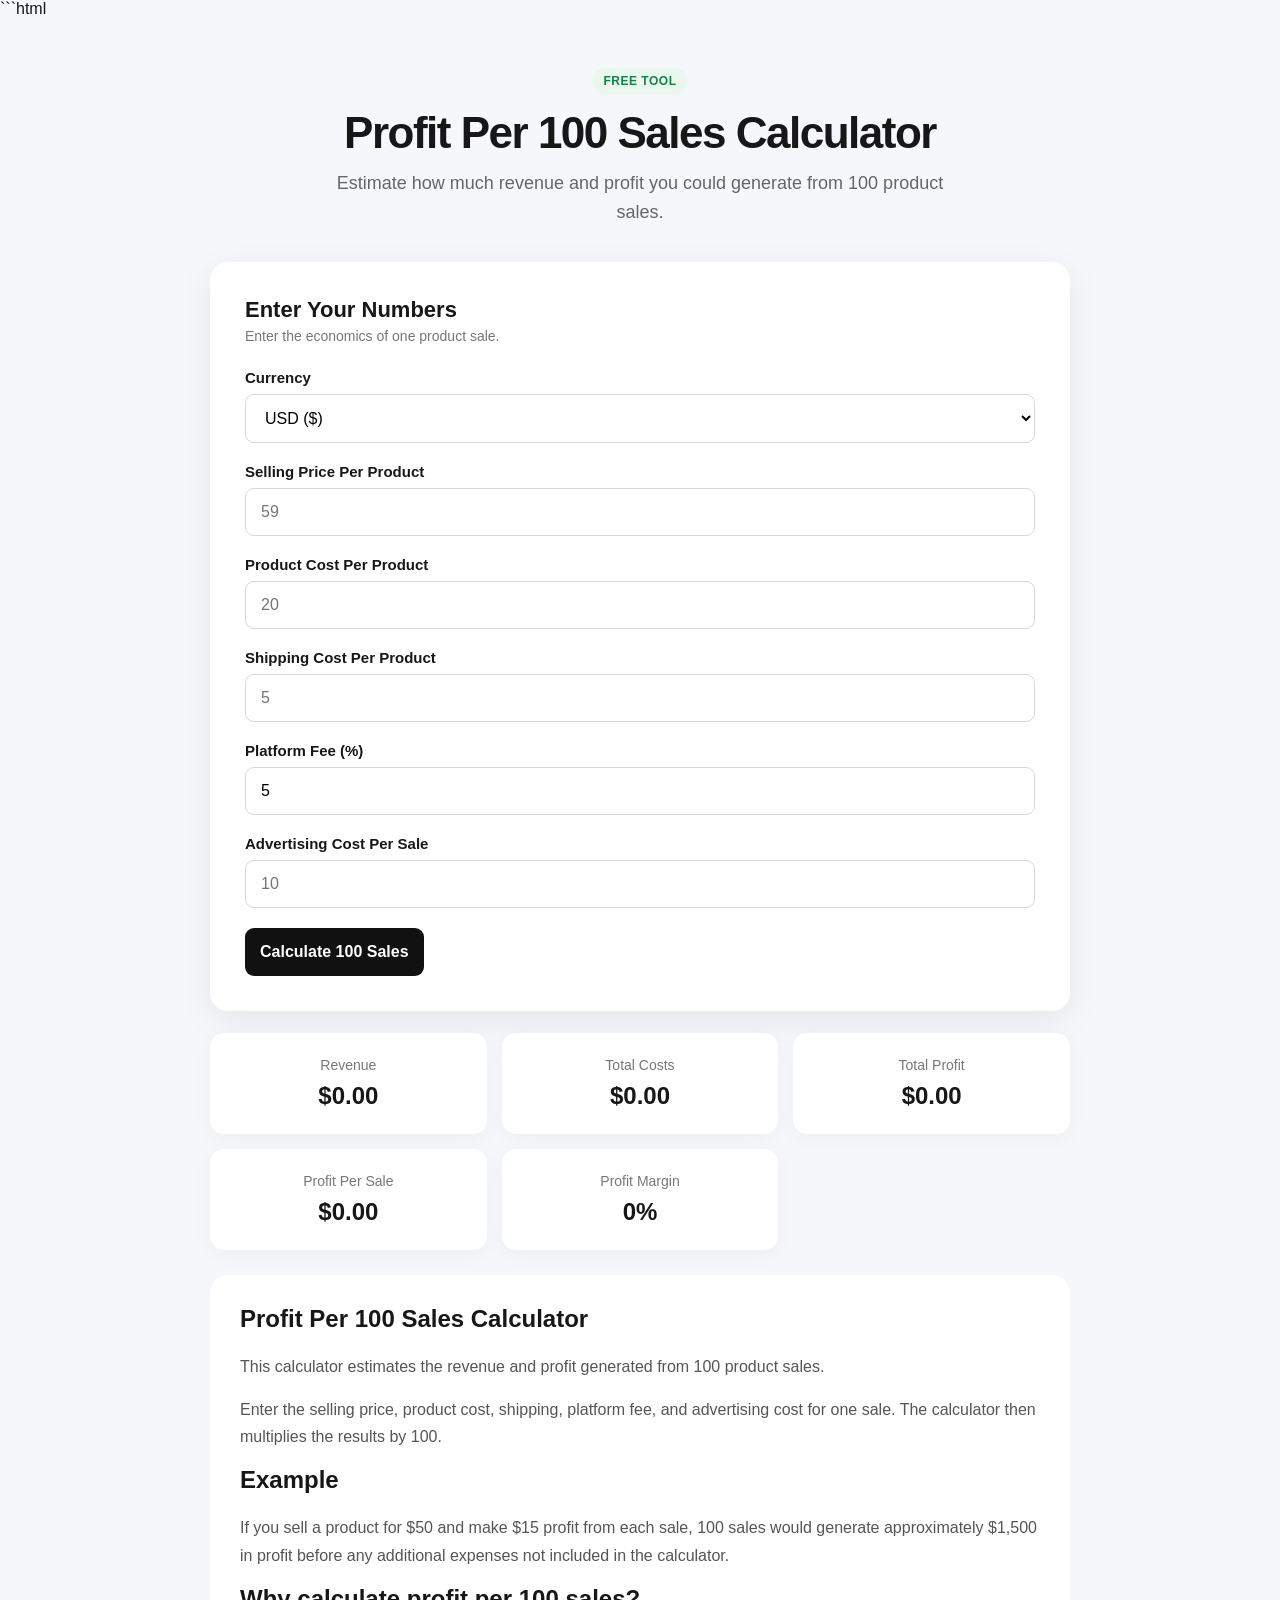
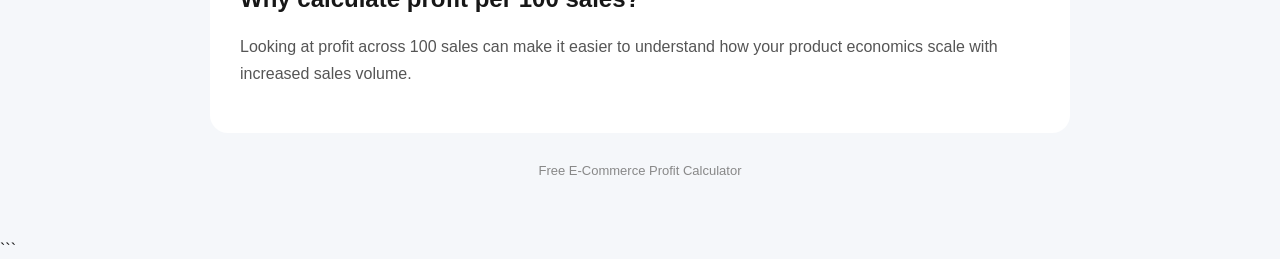
==== sales-profit-calculator.html @ e0c90907 "Add files via upload" ====
```html
<!DOCTYPE html>
<html lang="en">

<head>

    <meta charset="UTF-8">

    <meta name="viewport"
        content="width=device-width, initial-scale=1.0">

    <title>
        Profit Per 100 Sales Calculator - Free
    </title>

    <meta
        name="description"
        content="Calculate your estimated revenue, costs, and profit from 100 e-commerce sales with this free calculator.">

    <link
        rel="stylesheet"
        href="style.css">

</head>


<body>

    <main class="container">


        <!-- Hero -->

        <header class="hero">

            <div class="badge">
                FREE TOOL
            </div>

            <h1>
                Profit Per 100 Sales Calculator
            </h1>

            <p class="subtitle">
                Estimate how much revenue and profit you could generate
                from 100 product sales.
            </p>

        </header>



        <!-- Calculator -->

        <section class="calculator">

            <div class="section-title">

                <h2>
                    Enter Your Numbers
                </h2>

                <p>
                    Enter the economics of one product sale.
                </p>

            </div>


            <label>

                Currency

                <select id="currency">

                    <option value="$">
                        USD ($)
                    </option>

                    <option value="Rs.">
                        LKR (Rs.)
                    </option>

                    <option value="₹">
                        INR (₹)
                    </option>

                    <option value="€">
                        EUR (€)
                    </option>

                    <option value="£">
                        GBP (£)
                    </option>

                    <option value="A$">
                        AUD (A$)
                    </option>

                    <option value="C$">
                        CAD (C$)
                    </option>

                    <option value="S$">
                        SGD (S$)
                    </option>

                </select>

            </label>



            <label>

                Selling Price Per Product

                <input
                    type="number"
                    id="sellingPrice"
                    placeholder="59"
                    step="0.01"
                    min="0">

            </label>



            <label>

                Product Cost Per Product

                <input
                    type="number"
                    id="productCost"
                    placeholder="20"
                    step="0.01"
                    min="0">

            </label>



            <label>

                Shipping Cost Per Product

                <input
                    type="number"
                    id="shippingCost"
                    placeholder="5"
                    step="0.01"
                    min="0">

            </label>



            <label>

                Platform Fee (%)

                <input
                    type="number"
                    id="platformFee"
                    placeholder="5"
                    value="5"
                    step="0.01"
                    min="0"
                    max="100">

            </label>



            <label>

                Advertising Cost Per Sale

                <input
                    type="number"
                    id="advertisingCost"
                    placeholder="10"
                    step="0.01"
                    min="0">

            </label>



            <button
                class="calculate-button"
                onclick="calculate100Sales()">

                Calculate 100 Sales

            </button>

        </section>



        <!-- Results -->

        <section class="results">


            <div class="result-card">

                <span>
                    Revenue
                </span>

                <strong id="revenue">
                    $0.00
                </strong>

            </div>



            <div class="result-card">

                <span>
                    Total Costs
                </span>

                <strong id="totalCosts">
                    $0.00
                </strong>

            </div>



            <div class="result-card">

                <span>
                    Total Profit
                </span>

                <strong id="totalProfit">
                    $0.00
                </strong>

            </div>



            <div class="result-card">

                <span>
                    Profit Per Sale
                </span>

                <strong id="profitPerSale">
                    $0.00
                </strong>

            </div>



            <div class="result-card">

                <span>
                    Profit Margin
                </span>

                <strong id="margin">
                    0%
                </strong>

            </div>

        </section>



        <!-- Information -->

        <section class="info">

            <h2>
                Profit Per 100 Sales Calculator
            </h2>


            <p>
                This calculator estimates the revenue and profit
                generated from 100 product sales.
            </p>


            <p>
                Enter the selling price, product cost, shipping,
                platform fee, and advertising cost for one sale.
                The calculator then multiplies the results by 100.
            </p>


            <h2>
                Example
            </h2>


            <p>
                If you sell a product for $50 and make $15 profit
                from each sale, 100 sales would generate approximately
                $1,500 in profit before any additional expenses not
                included in the calculator.
            </p>


            <h2>
                Why calculate profit per 100 sales?
            </h2>


            <p>
                Looking at profit across 100 sales can make it easier
                to understand how your product economics scale with
                increased sales volume.
            </p>

        </section>



        <!-- Footer -->

        <footer>

            <p>
                Free E-Commerce Profit Calculator
            </p>

        </footer>


    </main>



    <script>

        function calculate100Sales() {

            const currency =
                document.getElementById("currency").value;


            const sellingPrice =
                Number(
                    document.getElementById("sellingPrice").value
                ) || 0;


            const productCost =
                Number(
                    document.getElementById("productCost").value
                ) || 0;


            const shippingCost =
                Number(
                    document.getElementById("shippingCost").value
                ) || 0;


            const platformFeePercent =
                Number(
                    document.getElementById("platformFee").value
                ) || 0;


            const advertisingCost =
                Number(
                    document.getElementById("advertisingCost").value
                ) || 0;


            const sales = 100;


            const platformFee =
                sellingPrice *
                (platformFeePercent / 100);


            const costPerSale =
                productCost +
                shippingCost +
                platformFee +
                advertisingCost;


            const profitPerSale =
                sellingPrice -
                costPerSale;


            const revenue =
                sellingPrice *
                sales;


            const totalCosts =
                costPerSale *
                sales;


            const totalProfit =
                profitPerSale *
                sales;


            const margin =
                sellingPrice > 0
                    ? (profitPerSale / sellingPrice) * 100
                    : 0;


            document.getElementById("revenue").textContent =
                currency + revenue.toFixed(2);


            document.getElementById("totalCosts").textContent =
                currency + totalCosts.toFixed(2);


            document.getElementById("totalProfit").textContent =
                currency + totalProfit.toFixed(2);


            document.getElementById("profitPerSale").textContent =
                currency + profitPerSale.toFixed(2);


            document.getElementById("margin").textContent =
                margin.toFixed(2) + "%";

        }

    </script>

</body>

</html>
```
---- style.css ----
* {
    box-sizing: border-box;
}


body {
    margin: 0;

    font-family: Arial, Helvetica, sans-serif;

    background: #f5f7fa;

    color: #171717;
}


.container {
    width: 100%;

    max-width: 900px;

    margin: 0 auto;

    padding: 50px 20px;
}


/* Hero */

.hero {
    text-align: center;

    margin-bottom: 35px;
}


.badge {
    display: inline-block;

    padding: 6px 12px;

    border-radius: 30px;

    background: #e9f7ef;

    color: #16834b;

    font-size: 12px;

    font-weight: 700;

    letter-spacing: 0.5px;

    margin-bottom: 15px;
}


h1 {
    margin: 0 0 12px;

    font-size: 44px;

    line-height: 1.1;

    letter-spacing: -1.5px;
}


.subtitle {
    max-width: 650px;

    margin: 0 auto;

    color: #666;

    font-size: 18px;

    line-height: 1.6;
}


/* Calculator */

.calculator {
    background: white;

    padding: 35px;

    border-radius: 18px;

    box-shadow:
        0 10px 35px rgba(0, 0, 0, 0.07);
}


.section-title {
    margin-bottom: 25px;
}


.section-title h2 {
    margin: 0 0 5px;

    font-size: 22px;
}


.section-title p {
    margin: 0;

    color: #777;

    font-size: 14px;
}


label {
    display: block;

    margin-bottom: 20px;

    font-size: 15px;

    font-weight: 600;
}


input,
select {
    display: block;

    width: 100%;

    margin-top: 8px;

    padding: 14px 15px;

    border: 1px solid #d7d7d7;

    border-radius: 9px;

    background: white;

    font-size: 16px;

    outline: none;

    transition: border 0.2s, box-shadow 0.2s;
}


input:focus,
select:focus {
    border-color: #111;

    box-shadow:
        0 0 0 3px rgba(0, 0, 0, 0.06);
}


select {
    cursor: pointer;
}


/* Buttons */

.button-row {
    display: flex;

    gap: 12px;

    margin-top: 8px;
}


button {
    border: none;

    border-radius: 9px;

    padding: 15px;

    font-size: 16px;

    font-weight: 700;

    cursor: pointer;

    transition: transform 0.15s, opacity 0.15s;
}


button:hover {
    opacity: 0.88;

    transform: translateY(-1px);
}


.calculate-button {
    flex: 1;

    background: #111;

    color: white;
}


.reset-button {
    width: 110px;

    background: #eeeeee;

    color: #333;
}


/* Profit Status */

.profit-status {
    margin-top: 22px;

    padding: 18px;

    border-radius: 12px;

    text-align: center;

    font-size: 16px;

    font-weight: 700;
}


.profit-status.neutral {
    background: #eeeeee;

    color: #666;
}


.profit-status.positive {
    background: #e9f7ef;

    color: #16834b;
}


.profit-status.negative {
    background: #fdecec;

    color: #c62828;
}


/* Results */

.results {
    display: grid;

    grid-template-columns:
        repeat(3, 1fr);

    gap: 15px;

    margin-top: 22px;
}


.result-card {
    background: white;

    padding: 24px 15px;

    border-radius: 14px;

    text-align: center;

    box-shadow:
        0 5px 20px rgba(0, 0, 0, 0.04);
}


.result-card span {
    display: block;

    margin-bottom: 9px;

    color: #777;

    font-size: 14px;
}


.result-card strong {
    font-size: 24px;
}


/* Information */

.info {
    margin-top: 25px;

    padding: 30px;

    background: white;

    border-radius: 18px;
}


.info h2 {
    margin-top: 0;

    font-size: 24px;
}


.info p {
    color: #555;

    line-height: 1.7;
}


/* Footer */

footer {
    text-align: center;

    margin-top: 30px;

    color: #888;

    font-size: 13px;
}


/* Tablet */

@media (max-width: 700px) {

    .container {
        padding: 35px 15px;
    }


    h1 {
        font-size: 34px;
    }


    .subtitle {
        font-size: 16px;
    }


    .calculator {
        padding: 25px 20px;
    }


    .results {
        grid-template-columns: 1fr 1fr;
    }

}


/* Mobile */

@media (max-width: 450px) {

    h1 {
        font-size: 30px;
    }


    .button-row {
        flex-direction: column;
    }


    .reset-button {
        width: 100%;
    }


    .results {
        grid-template-columns: 1fr;
    }

}

/* Navigation */

.navigation {
    display: flex;

    justify-content: center;

    gap: 10px;

    margin-bottom: 35px;
}


.navigation a {
    padding: 10px 16px;

    border-radius: 8px;

    text-decoration: none;

    color: #555;

    background: #ffffff;

    font-size: 14px;

    font-weight: 600;
}


.navigation a:hover {
    color: #111;
}


.navigation a.active {
    background: #111;

    color: white;
}


@media (max-width: 450px) {

    .navigation {
        flex-direction: column;
    }

    .navigation a {
        text-align: center;
    }

}
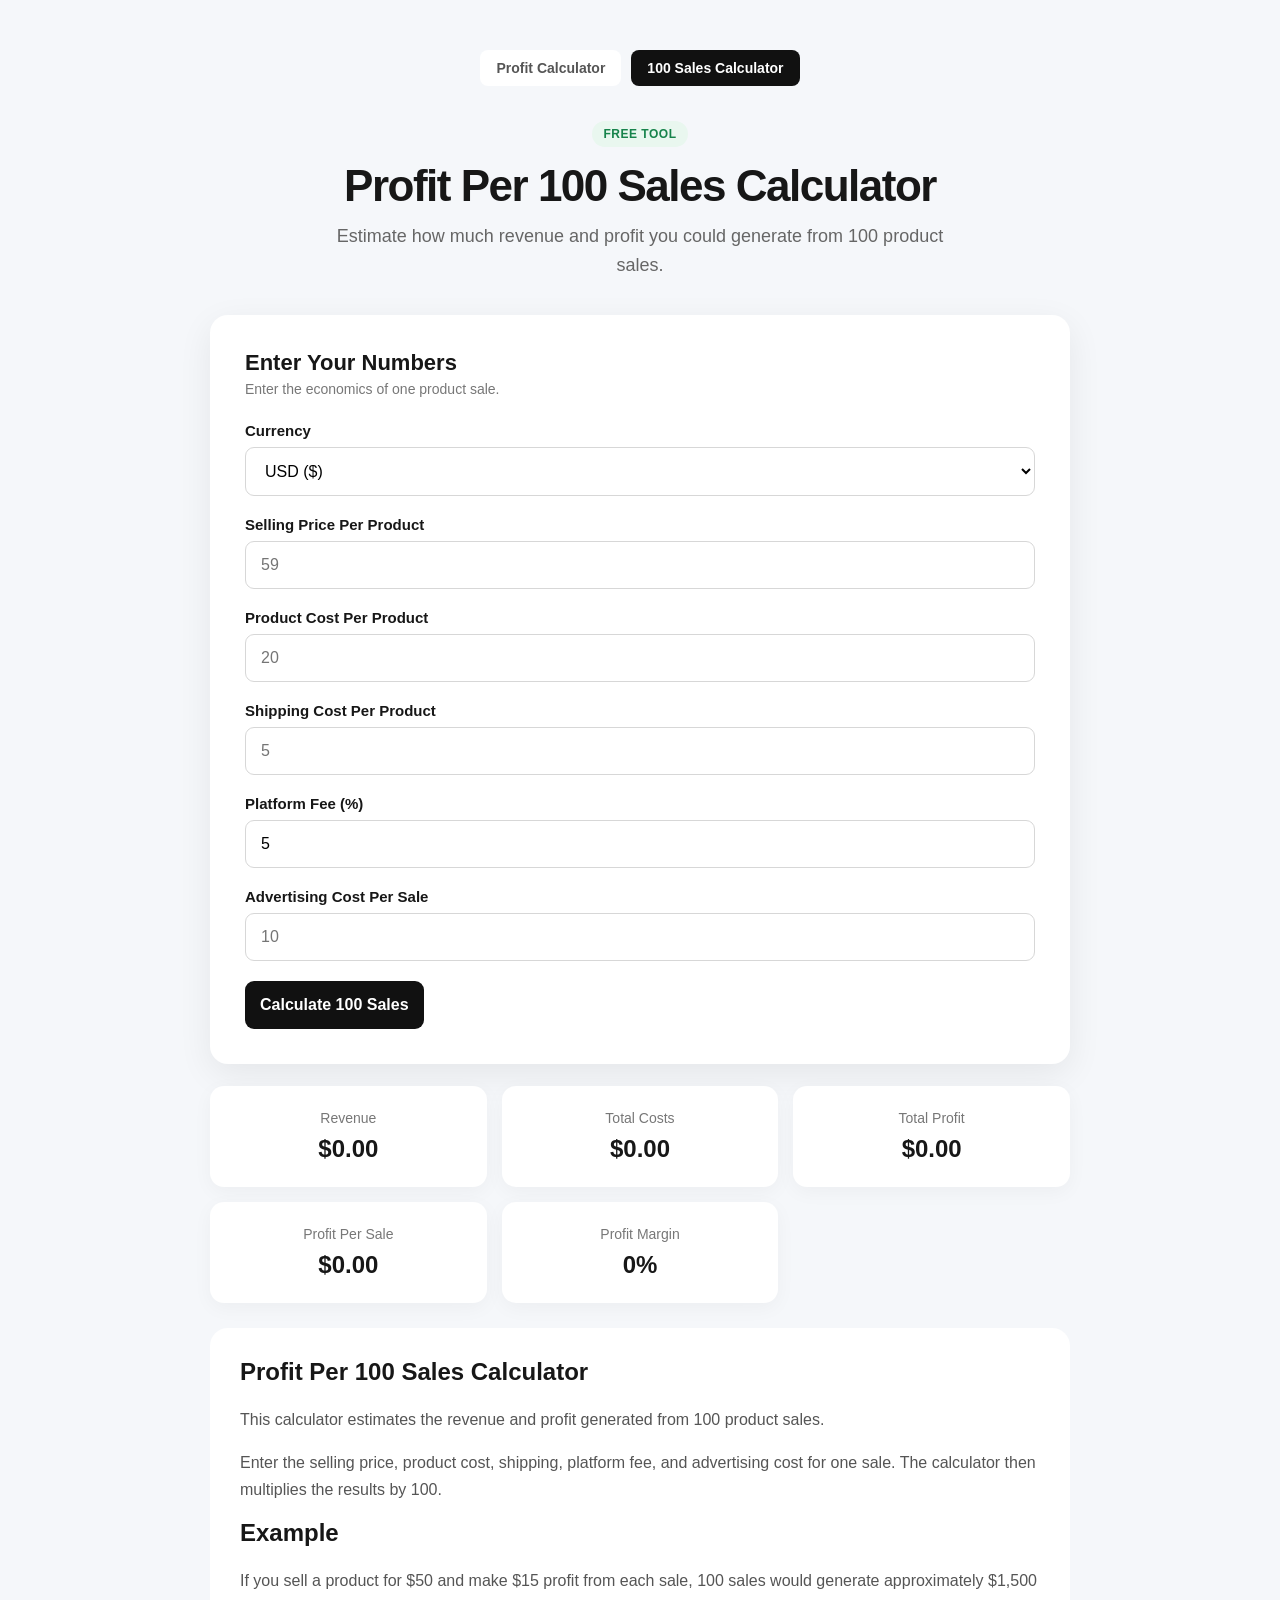
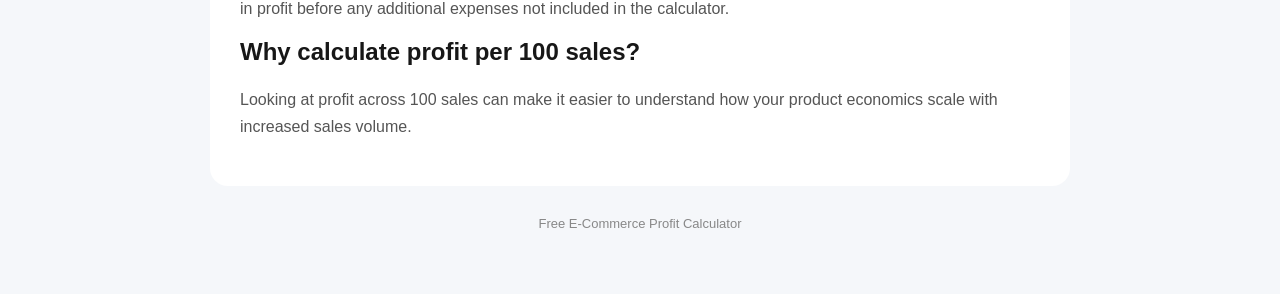
==== commit 5ea91e5d: "Add files via upload" ====
--- a/sales-profit-calculator.html
+++ b/sales-profit-calculator.html
@@ -1,4 +1,3 @@
-```html
 <!DOCTYPE html>
 <html lang="en">
 
@@ -29,6 +28,26 @@
     <main class="container">
 
 
+        <!-- Navigation -->
+
+        <nav class="navigation">
+
+            <a href="index.html">
+                Profit Calculator
+            </a>
+
+            <a
+                href="sales-profit-calculator.html"
+                class="active">
+
+                100 Sales Calculator
+
+            </a>
+
+        </nav>
+
+
+
         <!-- Hero -->
 
         <header class="hero">
@@ -42,8 +61,8 @@
             </h1>
 
             <p class="subtitle">
-                Estimate how much revenue and profit you could generate
-                from 100 product sales.
+                Estimate how much revenue and profit you could
+                generate from 100 product sales.
             </p>
 
         </header>
@@ -446,5 +465,4 @@
 
 </body>
 
-</html>
-```
+</html>
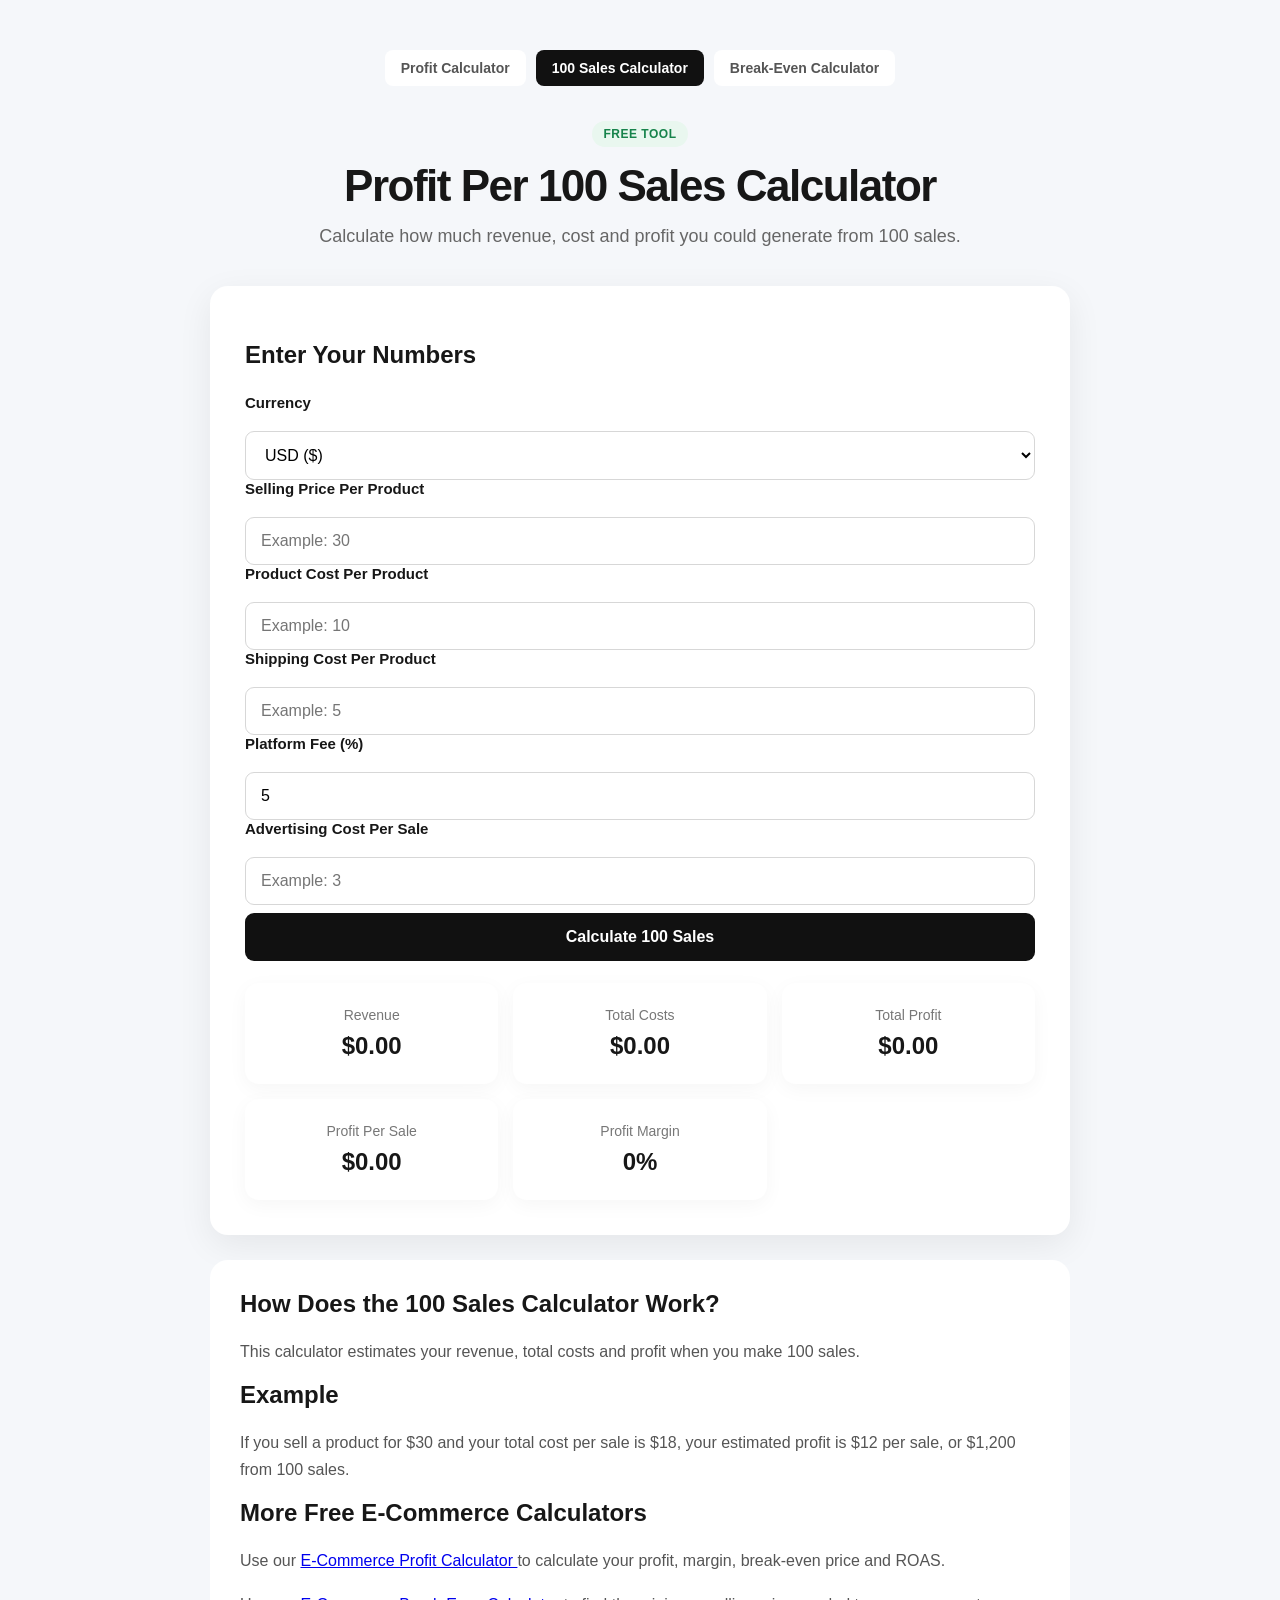
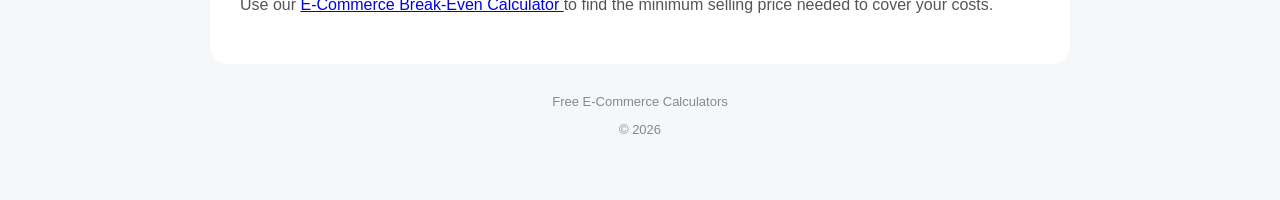
==== commit 4d7e2814: "Add files via upload" ====
--- a/sales-profit-calculator.html
+++ b/sales-profit-calculator.html
@@ -5,207 +5,256 @@
 
     <meta charset="UTF-8">
 
-    <meta name="viewport"
-        content="width=device-width, initial-scale=1.0">
-
-    <title>
-        Profit Per 100 Sales Calculator - Free
-    </title>
+    <meta
+        name="viewport"
+        content="width=device-width, initial-scale=1.0"
+    >
 
     <meta
         name="description"
-        content="Calculate your estimated revenue, costs, and profit from 100 e-commerce sales with this free calculator.">
+        content="Free profit per 100 sales calculator for e-commerce businesses. Calculate revenue, costs, profit and profit margin."
+    >
+
+    <meta
+        name="keywords"
+        content="100 sales calculator, ecommerce sales calculator, profit per 100 sales, ecommerce profit"
+    >
+
+    <meta
+        name="robots"
+        content="index, follow"
+    >
+
+    <title>
+        Profit Per 100 Sales Calculator - Free Tool
+    </title>
 
     <link
         rel="stylesheet"
-        href="style.css">
+        href="style.css"
+    >
 
 </head>
 
 
 <body>
 
-    <main class="container">
-
-
-        <!-- Navigation -->
-
-        <nav class="navigation">
-
-            <a href="index.html">
-                Profit Calculator
-            </a>
-
-            <a
-                href="sales-profit-calculator.html"
-                class="active">
-
-                100 Sales Calculator
-
-            </a>
-
-        </nav>
-
-
-
-        <!-- Hero -->
-
-        <header class="hero">
-
-            <div class="badge">
-                FREE TOOL
-            </div>
-
-            <h1>
-                Profit Per 100 Sales Calculator
-            </h1>
-
-            <p class="subtitle">
-                Estimate how much revenue and profit you could
-                generate from 100 product sales.
-            </p>
-
-        </header>
-
-
-
-        <!-- Calculator -->
-
-        <section class="calculator">
-
-            <div class="section-title">
-
-                <h2>
-                    Enter Your Numbers
-                </h2>
-
-                <p>
-                    Enter the economics of one product sale.
-                </p>
-
-            </div>
-
-
-            <label>
-
-                Currency
-
-                <select id="currency">
-
-                    <option value="$">
-                        USD ($)
-                    </option>
-
-                    <option value="Rs.">
-                        LKR (Rs.)
-                    </option>
-
-                    <option value="₹">
-                        INR (₹)
-                    </option>
-
-                    <option value="€">
-                        EUR (€)
-                    </option>
-
-                    <option value="£">
-                        GBP (£)
-                    </option>
-
-                    <option value="A$">
-                        AUD (A$)
-                    </option>
-
-                    <option value="C$">
-                        CAD (C$)
-                    </option>
-
-                    <option value="S$">
-                        SGD (S$)
-                    </option>
-
-                </select>
-
-            </label>
-
-
-
-            <label>
-
-                Selling Price Per Product
-
-                <input
-                    type="number"
-                    id="sellingPrice"
-                    placeholder="59"
-                    step="0.01"
-                    min="0">
-
-            </label>
-
-
-
-            <label>
-
-                Product Cost Per Product
-
-                <input
-                    type="number"
-                    id="productCost"
-                    placeholder="20"
-                    step="0.01"
-                    min="0">
-
-            </label>
-
-
-
-            <label>
-
-                Shipping Cost Per Product
-
-                <input
-                    type="number"
-                    id="shippingCost"
-                    placeholder="5"
-                    step="0.01"
-                    min="0">
-
-            </label>
-
-
-
-            <label>
-
-                Platform Fee (%)
-
-                <input
-                    type="number"
-                    id="platformFee"
-                    placeholder="5"
-                    value="5"
-                    step="0.01"
-                    min="0"
-                    max="100">
-
-            </label>
-
-
-
-            <label>
-
-                Advertising Cost Per Sale
-
-                <input
-                    type="number"
-                    id="advertisingCost"
-                    placeholder="10"
-                    step="0.01"
-                    min="0">
-
-            </label>
-
-
+
+<div class="container">
+
+
+    <!-- Navigation -->
+
+    <nav class="navigation">
+
+
+        <a href="index.html">
+
+            Profit Calculator
+
+        </a>
+
+
+        <a
+            href="sales-profit-calculator.html"
+            class="active">
+
+            100 Sales Calculator
+
+        </a>
+
+
+        <a href="break-even-calculator.html">
+
+            Break-Even Calculator
+
+        </a>
+
+
+    </nav>
+
+
+    <!-- Hero -->
+
+    <section class="hero">
+
+
+        <div class="badge">
+
+            FREE TOOL
+
+        </div>
+
+
+        <h1>
+
+            Profit Per 100 Sales Calculator
+
+        </h1>
+
+
+        <p class="subtitle">
+
+            Calculate how much revenue, cost and profit you could generate from 100 sales.
+
+        </p>
+
+
+    </section>
+
+
+    <!-- Calculator -->
+
+    <section class="calculator">
+
+
+        <h2 class="section-title">
+
+            Enter Your Numbers
+
+        </h2>
+
+
+        <!-- Currency -->
+
+        <label for="currency">
+
+            Currency
+
+        </label>
+
+
+        <select id="currency">
+
+            <option value="$">
+                USD ($)
+            </option>
+
+            <option value="Rs.">
+                LKR (Rs.)
+            </option>
+
+            <option value="₹">
+                INR (₹)
+            </option>
+
+            <option value="€">
+                EUR (€)
+            </option>
+
+            <option value="£">
+                GBP (£)
+            </option>
+
+            <option value="A$">
+                AUD (A$)
+            </option>
+
+            <option value="C$">
+                CAD (C$)
+            </option>
+
+            <option value="S$">
+                SGD (S$)
+            </option>
+
+        </select>
+
+
+        <!-- Selling Price -->
+
+        <label for="sellingPrice">
+
+            Selling Price Per Product
+
+        </label>
+
+
+        <input
+            type="number"
+            id="sellingPrice"
+            placeholder="Example: 30"
+            min="0"
+            step="0.01"
+        >
+
+
+        <!-- Product Cost -->
+
+        <label for="productCost">
+
+            Product Cost Per Product
+
+        </label>
+
+
+        <input
+            type="number"
+            id="productCost"
+            placeholder="Example: 10"
+            min="0"
+            step="0.01"
+        >
+
+
+        <!-- Shipping -->
+
+        <label for="shippingCost">
+
+            Shipping Cost Per Product
+
+        </label>
+
+
+        <input
+            type="number"
+            id="shippingCost"
+            placeholder="Example: 5"
+            min="0"
+            step="0.01"
+        >
+
+
+        <!-- Platform Fee -->
+
+        <label for="platformFee">
+
+            Platform Fee (%)
+
+        </label>
+
+
+        <input
+            type="number"
+            id="platformFee"
+            value="5"
+            min="0"
+            max="99"
+            step="0.1"
+        >
+
+
+        <!-- Advertising -->
+
+        <label for="advertisingCost">
+
+            Advertising Cost Per Sale
+
+        </label>
+
+
+        <input
+            type="number"
+            id="advertisingCost"
+            placeholder="Example: 3"
+            min="0"
+            step="0.01"
+        >
+
+
+        <!-- Button -->
+
+        <div class="button-row">
 
             <button
                 class="calculate-button"
@@ -215,253 +264,310 @@
 
             </button>
 
-        </section>
-
+        </div>
 
 
         <!-- Results -->
 
-        <section class="results">
+        <div class="results">
 
 
             <div class="result-card">
 
                 <span>
+
                     Revenue
+
                 </span>
 
+
                 <strong id="revenue">
+
                     $0.00
+
                 </strong>
 
             </div>
 
 
-
             <div class="result-card">
 
                 <span>
+
                     Total Costs
+
                 </span>
 
+
                 <strong id="totalCosts">
+
                     $0.00
+
                 </strong>
 
             </div>
 
 
-
             <div class="result-card">
 
                 <span>
+
                     Total Profit
+
                 </span>
 
+
                 <strong id="totalProfit">
+
                     $0.00
+
                 </strong>
 
             </div>
 
 
-
             <div class="result-card">
 
                 <span>
+
                     Profit Per Sale
+
                 </span>
 
+
                 <strong id="profitPerSale">
+
                     $0.00
+
                 </strong>
 
             </div>
 
 
-
             <div class="result-card">
 
                 <span>
+
                     Profit Margin
+
                 </span>
 
+
                 <strong id="margin">
+
                     0%
+
                 </strong>
 
             </div>
 
-        </section>
-
-
-
-        <!-- Information -->
-
-        <section class="info">
-
-            <h2>
-                Profit Per 100 Sales Calculator
-            </h2>
-
-
-            <p>
-                This calculator estimates the revenue and profit
-                generated from 100 product sales.
-            </p>
-
-
-            <p>
-                Enter the selling price, product cost, shipping,
-                platform fee, and advertising cost for one sale.
-                The calculator then multiplies the results by 100.
-            </p>
-
-
-            <h2>
-                Example
-            </h2>
-
-
-            <p>
-                If you sell a product for $50 and make $15 profit
-                from each sale, 100 sales would generate approximately
-                $1,500 in profit before any additional expenses not
-                included in the calculator.
-            </p>
-
-
-            <h2>
-                Why calculate profit per 100 sales?
-            </h2>
-
-
-            <p>
-                Looking at profit across 100 sales can make it easier
-                to understand how your product economics scale with
-                increased sales volume.
-            </p>
-
-        </section>
-
-
-
-        <!-- Footer -->
-
-        <footer>
-
-            <p>
-                Free E-Commerce Profit Calculator
-            </p>
-
-        </footer>
-
-
-    </main>
-
-
-
-    <script>
-
-        function calculate100Sales() {
-
-            const currency =
-                document.getElementById("currency").value;
-
-
-            const sellingPrice =
-                Number(
-                    document.getElementById("sellingPrice").value
-                ) || 0;
-
-
-            const productCost =
-                Number(
-                    document.getElementById("productCost").value
-                ) || 0;
-
-
-            const shippingCost =
-                Number(
-                    document.getElementById("shippingCost").value
-                ) || 0;
-
-
-            const platformFeePercent =
-                Number(
-                    document.getElementById("platformFee").value
-                ) || 0;
-
-
-            const advertisingCost =
-                Number(
-                    document.getElementById("advertisingCost").value
-                ) || 0;
-
-
-            const sales = 100;
-
-
-            const platformFee =
-                sellingPrice *
-                (platformFeePercent / 100);
-
-
-            const costPerSale =
-                productCost +
-                shippingCost +
-                platformFee +
-                advertisingCost;
-
-
-            const profitPerSale =
-                sellingPrice -
-                costPerSale;
-
-
-            const revenue =
-                sellingPrice *
-                sales;
-
-
-            const totalCosts =
-                costPerSale *
-                sales;
-
-
-            const totalProfit =
-                profitPerSale *
-                sales;
-
-
-            const margin =
-                sellingPrice > 0
-                    ? (profitPerSale / sellingPrice) * 100
-                    : 0;
-
-
-            document.getElementById("revenue").textContent =
-                currency + revenue.toFixed(2);
-
-
-            document.getElementById("totalCosts").textContent =
-                currency + totalCosts.toFixed(2);
-
-
-            document.getElementById("totalProfit").textContent =
-                currency + totalProfit.toFixed(2);
-
-
-            document.getElementById("profitPerSale").textContent =
-                currency + profitPerSale.toFixed(2);
-
-
-            document.getElementById("margin").textContent =
-                margin.toFixed(2) + "%";
-
-        }
-
-    </script>
+
+        </div>
+
+    </section>
+
+
+    <!-- Information -->
+
+    <section class="info">
+
+
+        <h2>
+
+            How Does the 100 Sales Calculator Work?
+
+        </h2>
+
+
+        <p>
+
+            This calculator estimates your revenue, total costs and profit when you make 100 sales.
+
+        </p>
+
+
+        <h2>
+
+            Example
+
+        </h2>
+
+
+        <p>
+
+            If you sell a product for $30 and your total cost per sale is $18, your estimated profit is $12 per sale, or $1,200 from 100 sales.
+
+        </p>
+
+
+        <h2>
+
+            More Free E-Commerce Calculators
+
+        </h2>
+
+
+        <p>
+
+            Use our
+
+            <a href="index.html">
+
+                E-Commerce Profit Calculator
+
+            </a>
+
+            to calculate your profit, margin, break-even price and ROAS.
+
+        </p>
+
+
+        <p>
+
+            Use our
+
+            <a href="break-even-calculator.html">
+
+                E-Commerce Break-Even Calculator
+
+            </a>
+
+            to find the minimum selling price needed to cover your costs.
+
+        </p>
+
+
+    </section>
+
+
+    <!-- Footer -->
+
+    <footer>
+
+        <p>
+
+            Free E-Commerce Calculators
+
+        </p>
+
+
+        <p>
+
+            © 2026
+
+        </p>
+
+    </footer>
+
+
+</div>
+
+
+<script>
+
+
+function calculate100Sales() {
+
+
+    const currency =
+        document.getElementById("currency").value;
+
+
+    const sellingPrice =
+        Number(
+            document.getElementById("sellingPrice").value
+        ) || 0;
+
+
+    const productCost =
+        Number(
+            document.getElementById("productCost").value
+        ) || 0;
+
+
+    const shippingCost =
+        Number(
+            document.getElementById("shippingCost").value
+        ) || 0;
+
+
+    const platformFeePercent =
+        Number(
+            document.getElementById("platformFee").value
+        ) || 0;
+
+
+    const advertisingCost =
+        Number(
+            document.getElementById("advertisingCost").value
+        ) || 0;
+
+
+    const sales = 100;
+
+
+    const platformFee =
+        sellingPrice *
+        (platformFeePercent / 100);
+
+
+    const costPerSale =
+        productCost +
+        shippingCost +
+        platformFee +
+        advertisingCost;
+
+
+    const profitPerSale =
+        sellingPrice -
+        costPerSale;
+
+
+    const revenue =
+        sellingPrice *
+        sales;
+
+
+    const totalCosts =
+        costPerSale *
+        sales;
+
+
+    const totalProfit =
+        profitPerSale *
+        sales;
+
+
+    const margin =
+        sellingPrice > 0
+            ? (profitPerSale / sellingPrice) * 100
+            : 0;
+
+
+    document.getElementById("revenue").textContent =
+        currency + revenue.toFixed(2);
+
+
+    document.getElementById("totalCosts").textContent =
+        currency + totalCosts.toFixed(2);
+
+
+    document.getElementById("totalProfit").textContent =
+        currency + totalProfit.toFixed(2);
+
+
+    document.getElementById("profitPerSale").textContent =
+        currency + profitPerSale.toFixed(2);
+
+
+    document.getElementById("margin").textContent =
+        margin.toFixed(2) + "%";
+
+}
+
+
+</script>
+
 
 </body>
 
